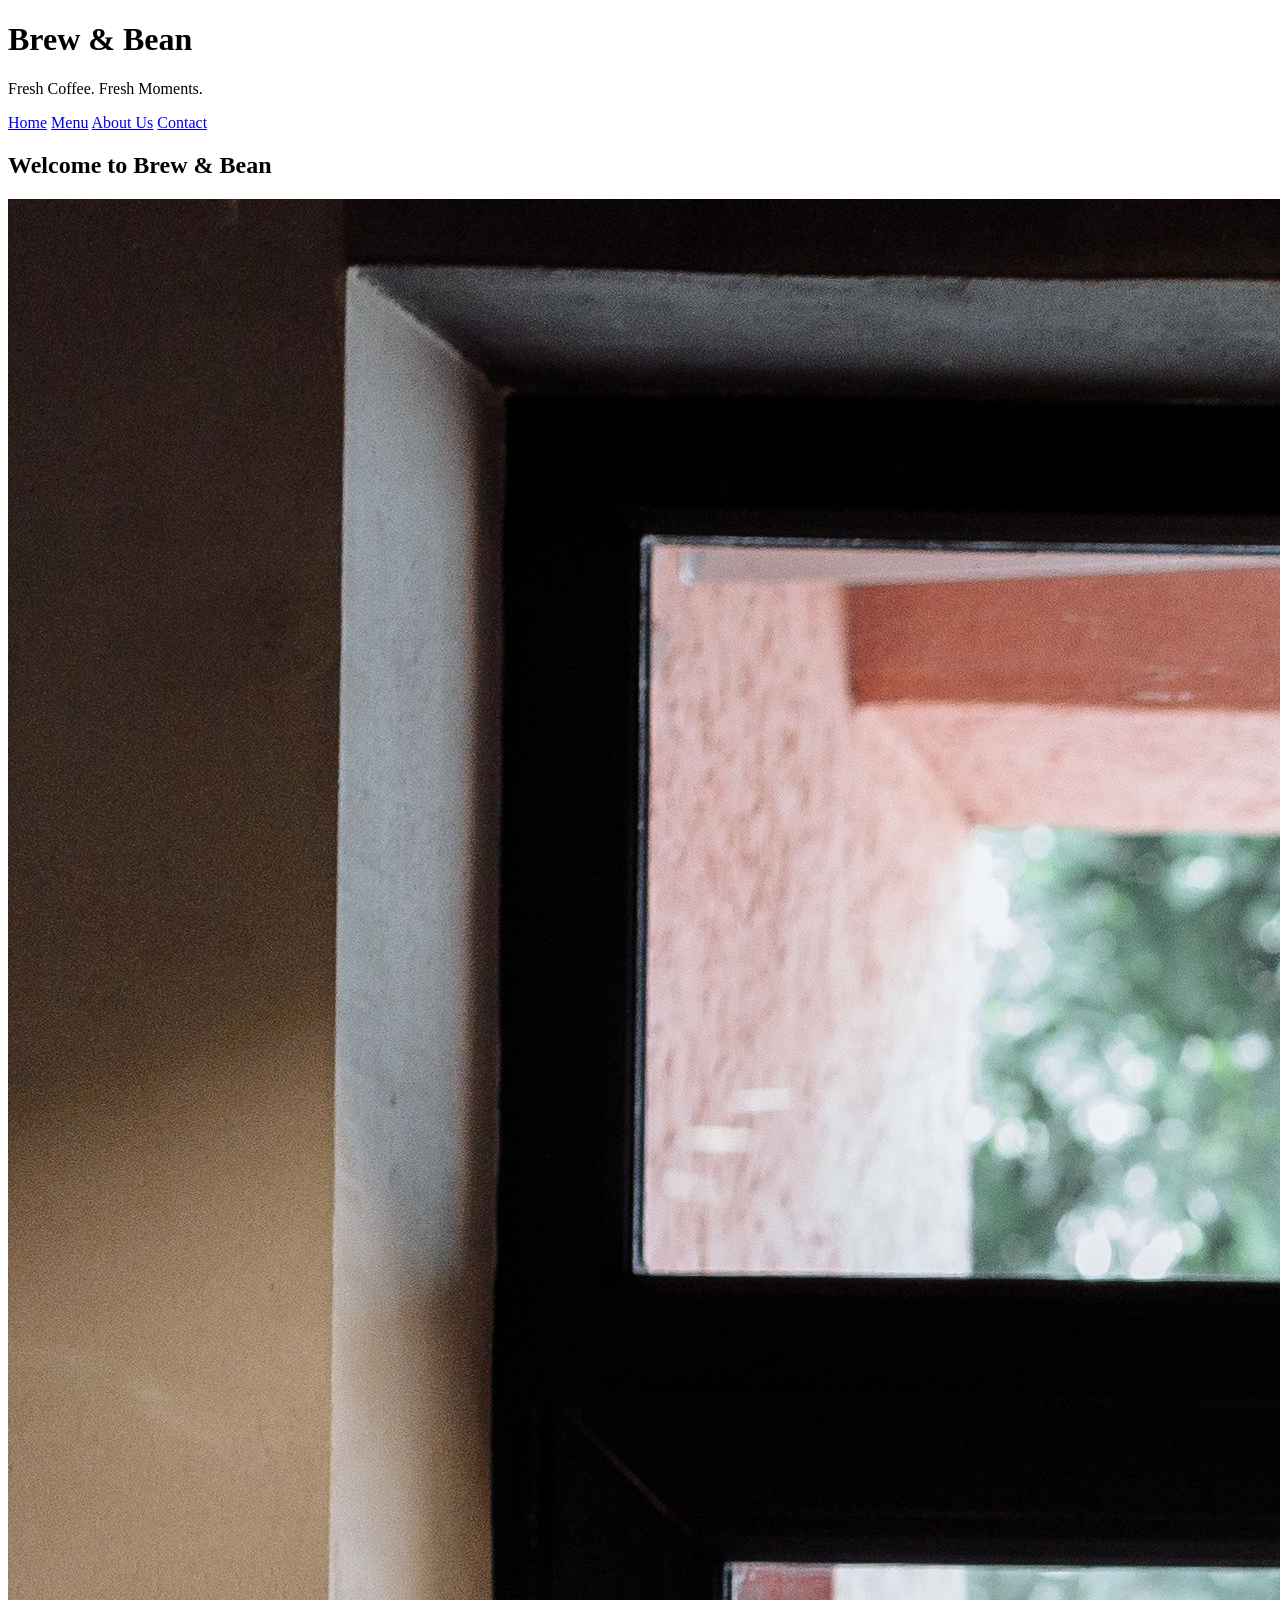
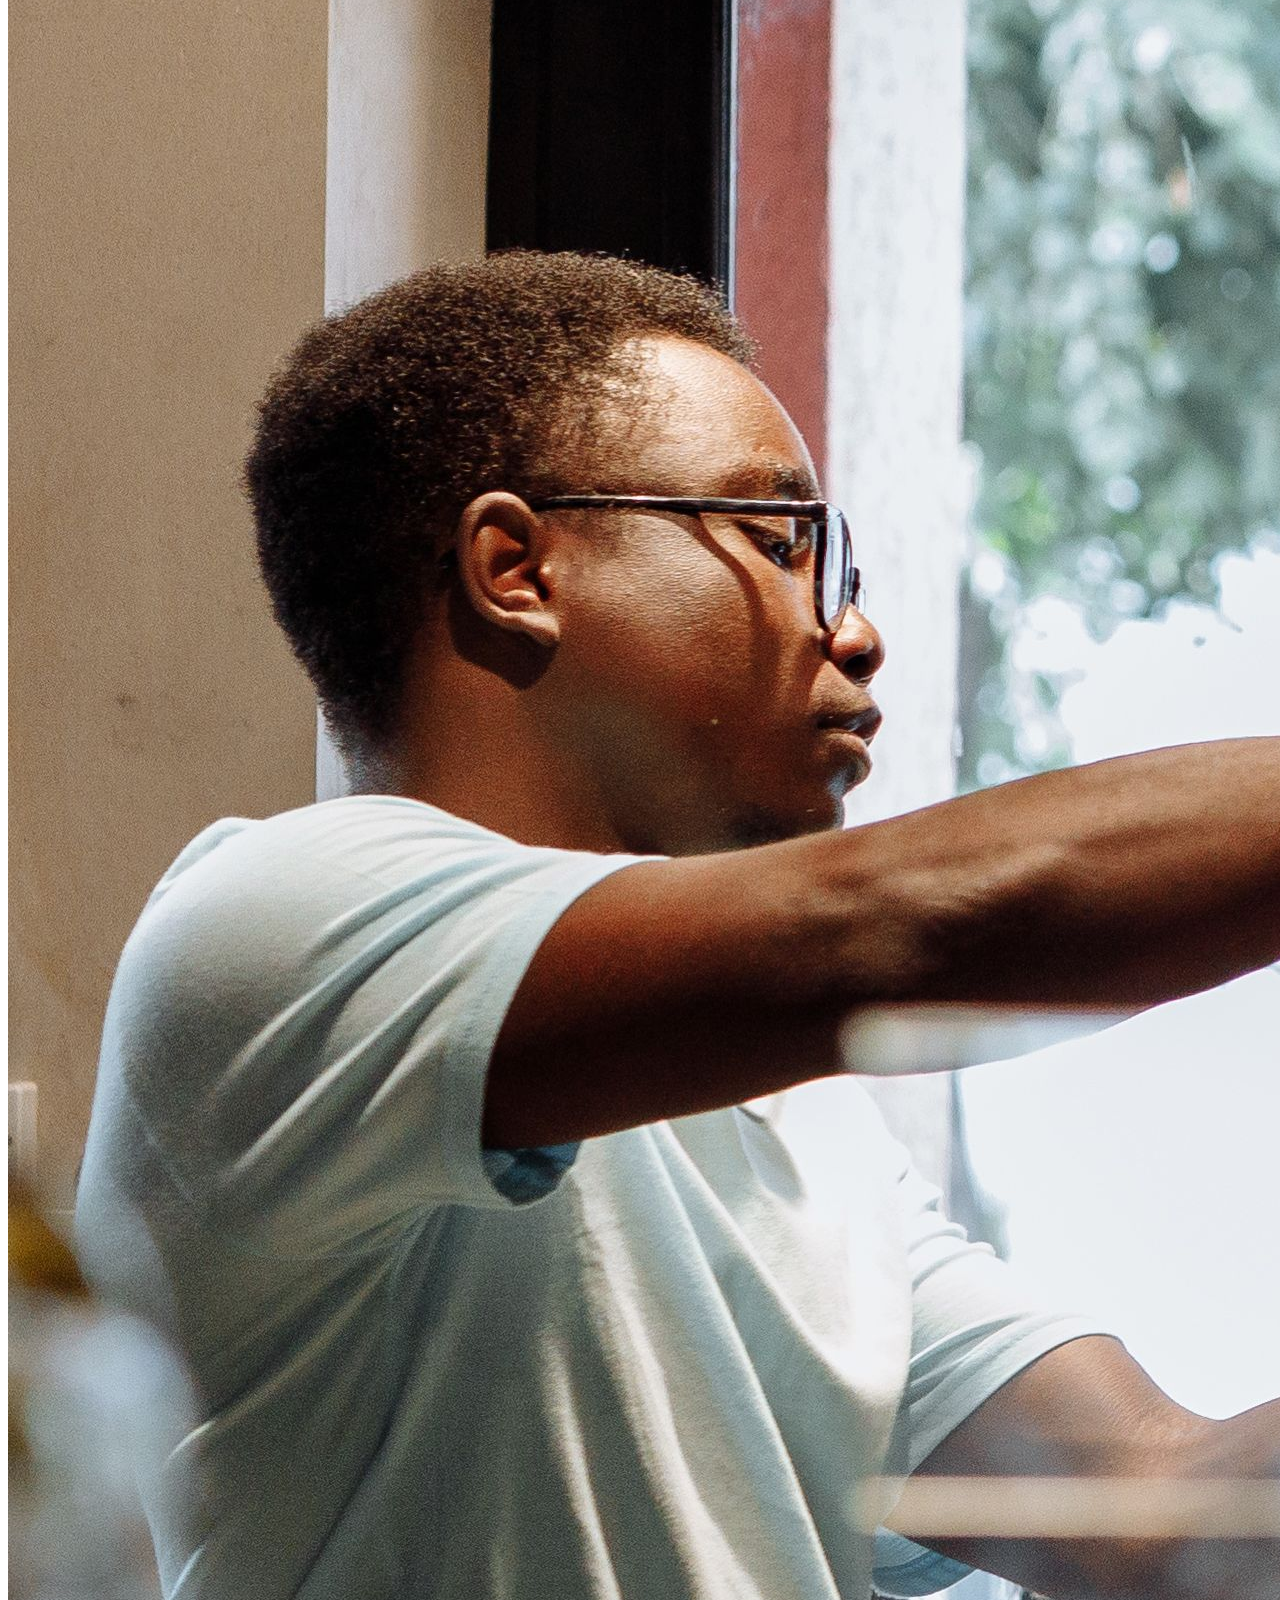
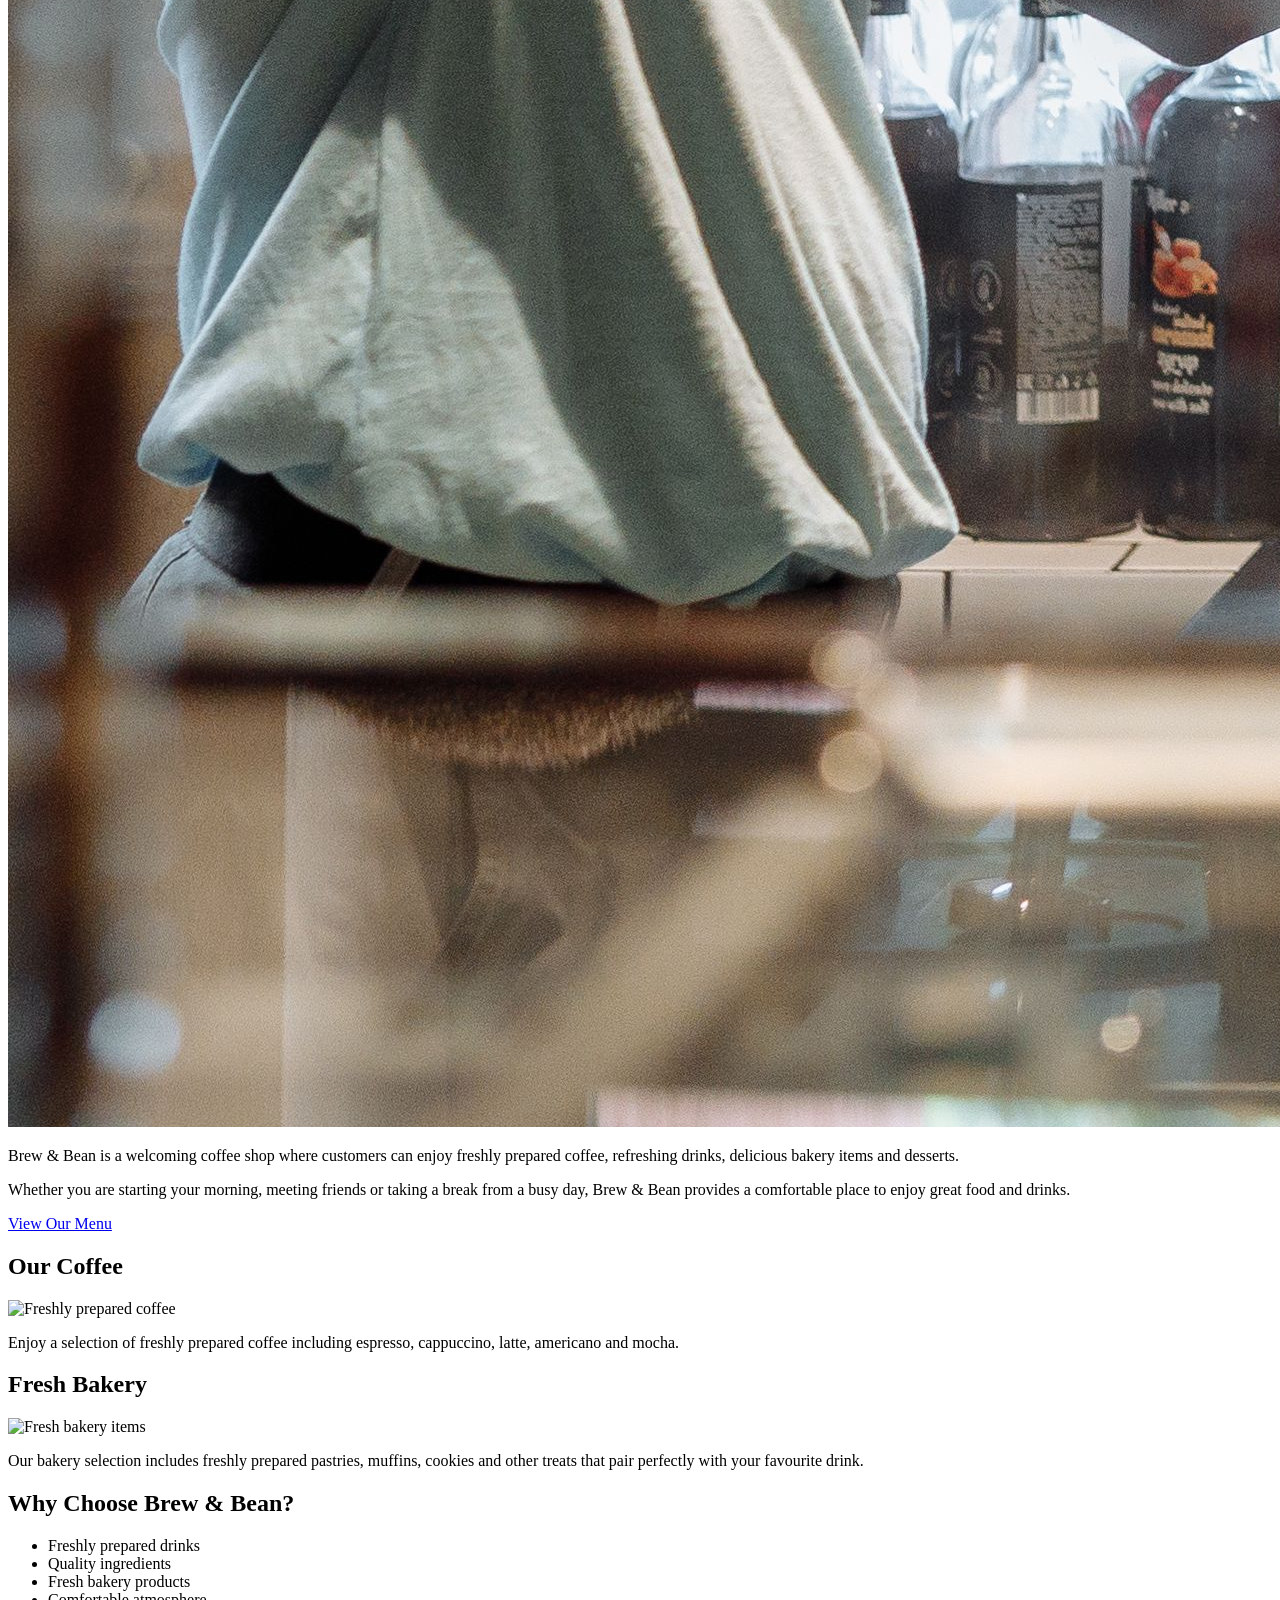
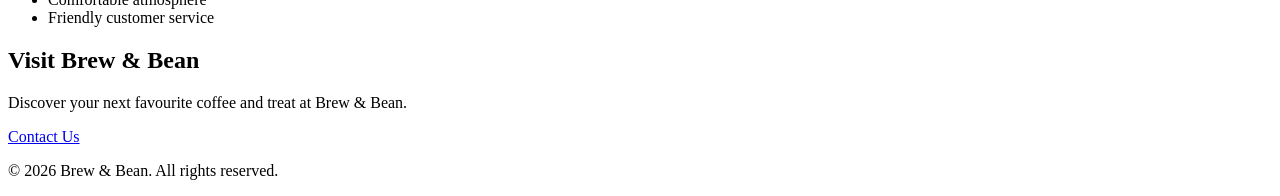
==== index.html @ 1ac29e3a "Initial Brew and Bean website structure" ====
<!DOCTYPE html>
<html lang="en">

<head>
    <meta charset="UTF-8">
    <meta name="viewport" content="width=device-width, initial-scale=1.0">

    <title>Brew & Bean | Home</title>
</head>

<body>

    <!-- Header containing the business name and slogan -->
    <header>

        <h1>Brew & Bean</h1>

        <p>
            Fresh Coffee. Fresh Moments.
        </p>

    </header>


    <!-- Navigation menu connecting the website pages -->
    <nav>

        <a href="index.html">Home</a>

        <a href="menu.html">Menu</a>

        <a href="about.html">About Us</a>

        <a href="contact.html">Contact</a>

    </nav>


    <!-- Main content of the homepage -->
    <main>

        <!-- Hero section -->
        <section>

            <h2>Welcome to Brew & Bean</h2>

            <img src="images/hero.jpg"
                 alt="Freshly prepared coffee at Brew and Bean">

            <p>
                Brew & Bean is a welcoming coffee shop where customers
                can enjoy freshly prepared coffee, refreshing drinks,
                delicious bakery items and desserts.
            </p>

            <p>
                Whether you are starting your morning, meeting friends
                or taking a break from a busy day, Brew & Bean provides
                a comfortable place to enjoy great food and drinks.
            </p>

            <a href="menu.html">View Our Menu</a>

        </section>


        <!-- Coffee section -->
        <section>

            <h2>Our Coffee</h2>

            <img src="images/coffee.jpg"
                 alt="Freshly prepared coffee">

            <p>
                Enjoy a selection of freshly prepared coffee including
                espresso, cappuccino, latte, americano and mocha.
            </p>

        </section>


        <!-- Bakery section -->
        <section>

            <h2>Fresh Bakery</h2>

            <img src="images/bakery.jpg"
                 alt="Fresh bakery items">

            <p>
                Our bakery selection includes freshly prepared pastries,
                muffins, cookies and other treats that pair perfectly
                with your favourite drink.
            </p>

        </section>


        <!-- Why choose us -->
        <section>

            <h2>Why Choose Brew & Bean?</h2>

            <ul>

                <li>Freshly prepared drinks</li>

                <li>Quality ingredients</li>

                <li>Fresh bakery products</li>

                <li>Comfortable atmosphere</li>

                <li>Friendly customer service</li>

            </ul>

        </section>


        <!-- Call to action -->
        <section>

            <h2>Visit Brew & Bean</h2>

            <p>
                Discover your next favourite coffee and treat at
                Brew & Bean.
            </p>

            <a href="contact.html">Contact Us</a>

        </section>

    </main>


    <!-- Footer -->
    <footer>

        <p>
            &copy; 2026 Brew & Bean. All rights reserved.
        </p>

    </footer>

</body>

</html>
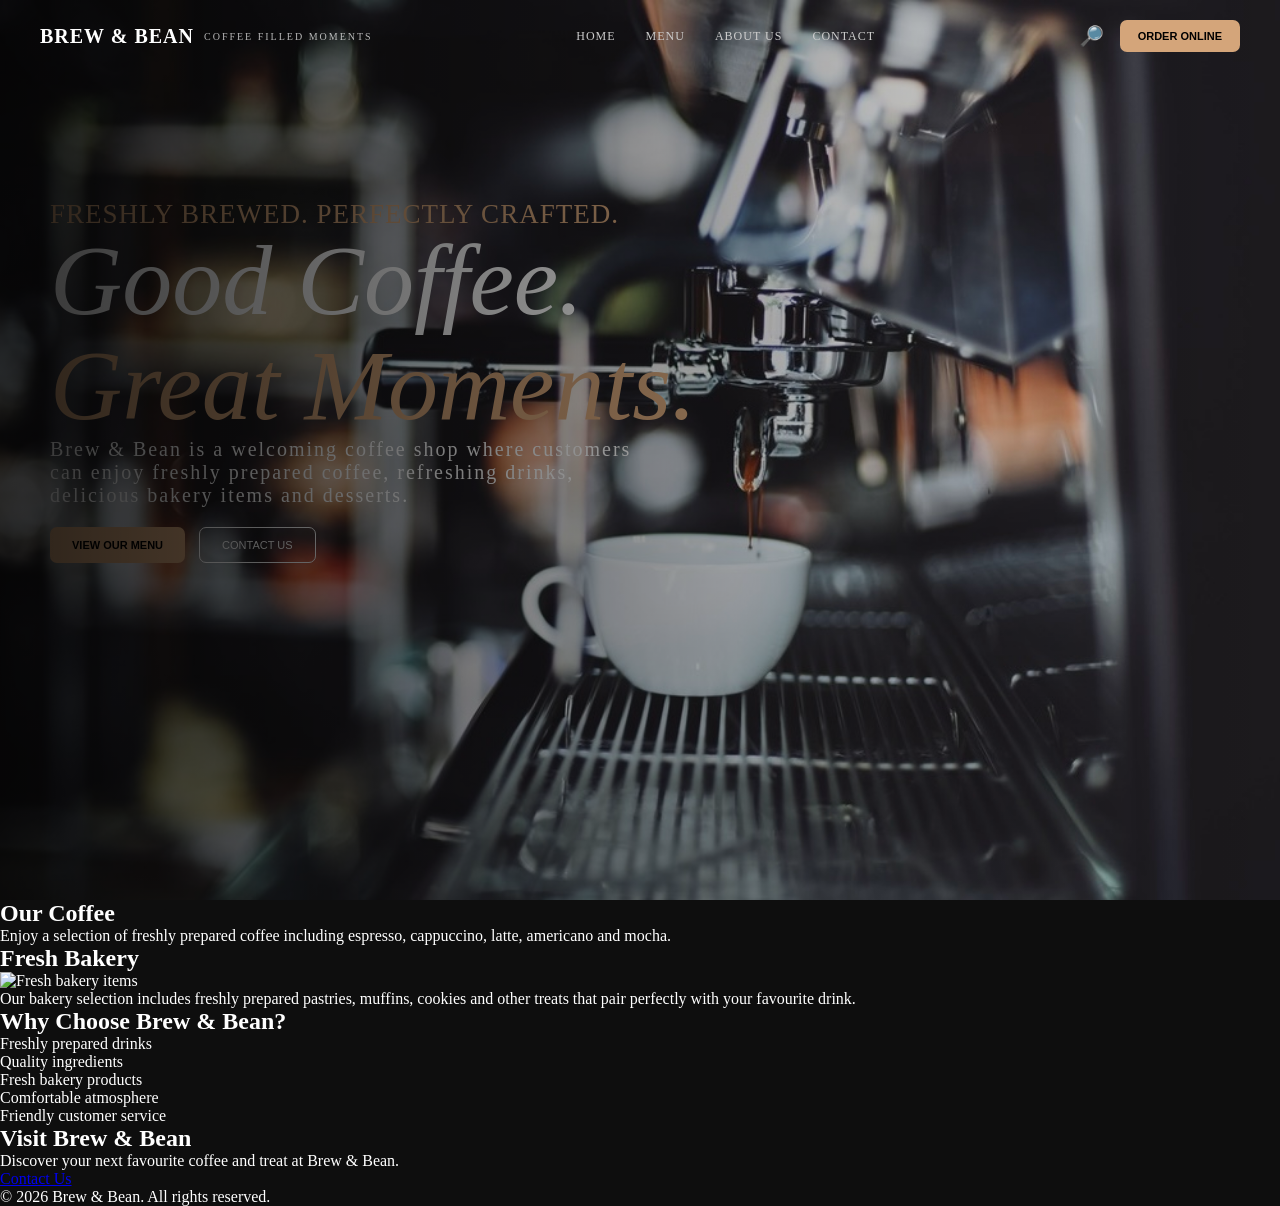
==== commit 99231dd9: "Add css and changed the html and new image" ====
--- a/index.html
+++ b/index.html
@@ -4,6 +4,7 @@
 <head>
     <meta charset="UTF-8">
     <meta name="viewport" content="width=device-width, initial-scale=1.0">
+    <link rel="stylesheet" href="css/style.css">
 
     <title>Brew & Bean | Home</title>
 </head>
@@ -11,66 +12,55 @@
 <body>
 
     <!-- Header containing the business name and slogan -->
-    <header>
+    <header class="navbar">
 
-        <h1>Brew & Bean</h1>
+        <div class="logo">
+            <strong>BREW & BEAN</strong>
+            <small>COFFEE FILLED MOMENTS</small>
+        </div>
+        
+        <!-- Navigation menu connecting the website pages -->
+        <nav>
+            <a  href="index.html">HOME</a>
+            <a  href="menu.html">MENU</a>
+            <a  href="about.html">ABOUT US</a>
+            <a  href="contact.html">CONTACT</a>
+        </nav>
 
-        <p>
-            Fresh Coffee. Fresh Moments.
-        </p>
-
+        <div class="navigation_right_side">
+            <button class="search_button"> 🔎</button>
+            <button class="order_button">ORDER ONLINE</button>
+        </div>
     </header>
-
-
-    <!-- Navigation menu connecting the website pages -->
-    <nav>
-
-        <a href="index.html">Home</a>
-
-        <a href="menu.html">Menu</a>
-
-        <a href="about.html">About Us</a>
-
-        <a href="contact.html">Contact</a>
-
-    </nav>
-
 
     <!-- Main content of the homepage -->
     <main>
 
         <!-- Hero section -->
-        <section>
+        <section class="hero">
+            <div>
+                <p class="top_of_slogan">FRESHLY BREWED. PERFECTLY CRAFTED.</p>
+                <h2 class="slogan">Good Coffee.<br><em class="second_part">Great Moments.</em></h2>
 
-            <h2>Welcome to Brew & Bean</h2>
+                <img src="images/hero.jpg"
+                    alt="Freshly prepared coffee at Brew and Bean">
 
-            <img src="images/hero.jpg"
-                 alt="Freshly prepared coffee at Brew and Bean">
+                <p class="bottom_of_slogan">
+                    Brew & Bean is a welcoming coffee shop where customers<br>
+                    can enjoy freshly prepared coffee, refreshing drinks,<br>
+                    delicious bakery items and desserts.
+                </p>
 
-            <p>
-                Brew & Bean is a welcoming coffee shop where customers
-                can enjoy freshly prepared coffee, refreshing drinks,
-                delicious bakery items and desserts.
-            </p>
-
-            <p>
-                Whether you are starting your morning, meeting friends
-                or taking a break from a busy day, Brew & Bean provides
-                a comfortable place to enjoy great food and drinks.
-            </p>
-
-            <a href="menu.html">View Our Menu</a>
-
+                <a href="menu.html"><button class="menu_button">VIEW OUR MENU</button></a>
+                <a href="contact.html"><button class="contact_button">CONTACT US</button></a>
+            </div>
         </section>
 
 
         <!-- Coffee section -->
-        <section>
+        <section class="beverages">
 
             <h2>Our Coffee</h2>
-
-            <img src="images/coffee.jpg"
-                 alt="Freshly prepared coffee">
 
             <p>
                 Enjoy a selection of freshly prepared coffee including
@@ -81,7 +71,7 @@
 
 
         <!-- Bakery section -->
-        <section>
+        <section class="bakery">
 
             <h2>Fresh Bakery</h2>
 
@@ -98,7 +88,7 @@
 
 
         <!-- Why choose us -->
-        <section>
+        <section class="why_us">
 
             <h2>Why Choose Brew & Bean?</h2>
 
@@ -120,7 +110,7 @@
 
 
         <!-- Call to action -->
-        <section>
+        <section class="stores">
 
             <h2>Visit Brew & Bean</h2>
 
--- a/css/style.css
+++ b/css/style.css
@@ -0,0 +1,178 @@
+/*Css for body*/
+*{
+    margin: 0;
+    padding: 0;
+    box-sizing: border-box;
+}
+
+body{
+    font-family: initial;
+    background-color: #0e0e0e;
+    color: #fff;
+}
+
+.navbar{
+    position: absolute;
+    top: 0;
+    left: 0;
+    width: 100%;
+    z-index: 10; /* add this */
+    display: flex;
+    justify-content: space-between;
+    align-items: center;
+    padding: 20px 40px;
+}
+
+.logo{
+    display: flex;
+    gap: 10px;
+    align-items: center;
+}
+
+.logo strong{
+    display: block;
+    font-size: 20px;
+    letter-spacing: 1px;
+}
+
+.logo small{
+    display: block;
+    font-size: 10px;
+    letter-spacing: 2px;
+    opacity: .7;
+}
+
+.navbar nav{
+    display: flex;
+    gap: 30px;
+}
+
+.navbar nav a{
+    color: #ccc;
+    text-decoration: none;
+    font-size: 12px;
+    letter-spacing: 1px;
+}
+
+.navbar nav a:hover{
+    font-size: 13px;
+    color: #fff;
+    border-bottom: 1px solid #d4a57a;
+    padding-bottom: 4px;
+}
+
+.navigation_right_side{
+    display: flex;
+    align-items: center;
+    gap: 16px;
+}
+
+.search_button{
+    background: none;
+    border: none;
+    font-size: 20px;
+    cursor: pointer;
+}
+
+.search_button:hover{
+    font-size: 22px;
+}
+
+.order_button{
+    background: #d4a57a;
+    border: none;
+    font-size: 11px;
+    padding: 10px 18px;
+    border-radius: 7px;
+    font-weight: 600;
+    cursor: pointer;
+}
+
+.order_button:hover{
+    font-size: 13px;
+}
+
+.hero{
+    position: relative;
+    min-height: 100vh;
+    overflow: hidden;
+}
+
+.hero::after{
+    content: "";
+    position: absolute;
+    inset: 0;
+    background: linear-gradient(to right, rgba(0,0,0,0.8), rgba(0,0,0,0));
+    z-index: 1;
+    pointer-events: none;
+}
+
+
+.hero img{
+    position: absolute;
+    inset: 0;
+    width: 100%;
+    height: 100%;
+    object-fit: cover;
+    object-position: center;
+    z-index: -1;
+}
+
+.top_of_slogan{
+    color: #d4a57a;
+    font-size: 27px;
+    letter-spacing: 1px;
+    line-height: 1.05;
+    font-weight: 400;
+    padding-top: 200px;
+    margin-left: 50px;
+}
+
+.slogan {
+    line-height: 1.05;
+    font-size: 100px;
+    font-weight: 400;
+    font-style: italic;
+    margin-left: 50px;
+}
+
+.second_part{
+    color: #d4a57a;
+}
+
+.bottom_of_slogan{
+    font-size: 20px;
+    letter-spacing: 2px;
+    margin-left: 50px;
+}
+
+.menu_button{
+    background: #d4a57a;
+    border: 15px;
+    padding: 12px 22px;
+    border-radius: 7px;
+    font-size: 11px;
+    font-weight: 600;
+    cursor: pointer;
+    margin-left: 50px;
+}
+
+.menu_button:hover{
+    font-size: 12px;
+}
+
+.contact_button{
+    background: transparent;
+    border: 1px solid #fff;
+    color: #fff;
+    padding: 11px 22px;
+    border-radius: 7px;
+    font-size: 11px;
+    cursor: pointer;
+    margin-top: 20px;
+    margin-left: 10px;
+}
+
+.contact_button:hover{
+    font-size: 12px;
+}
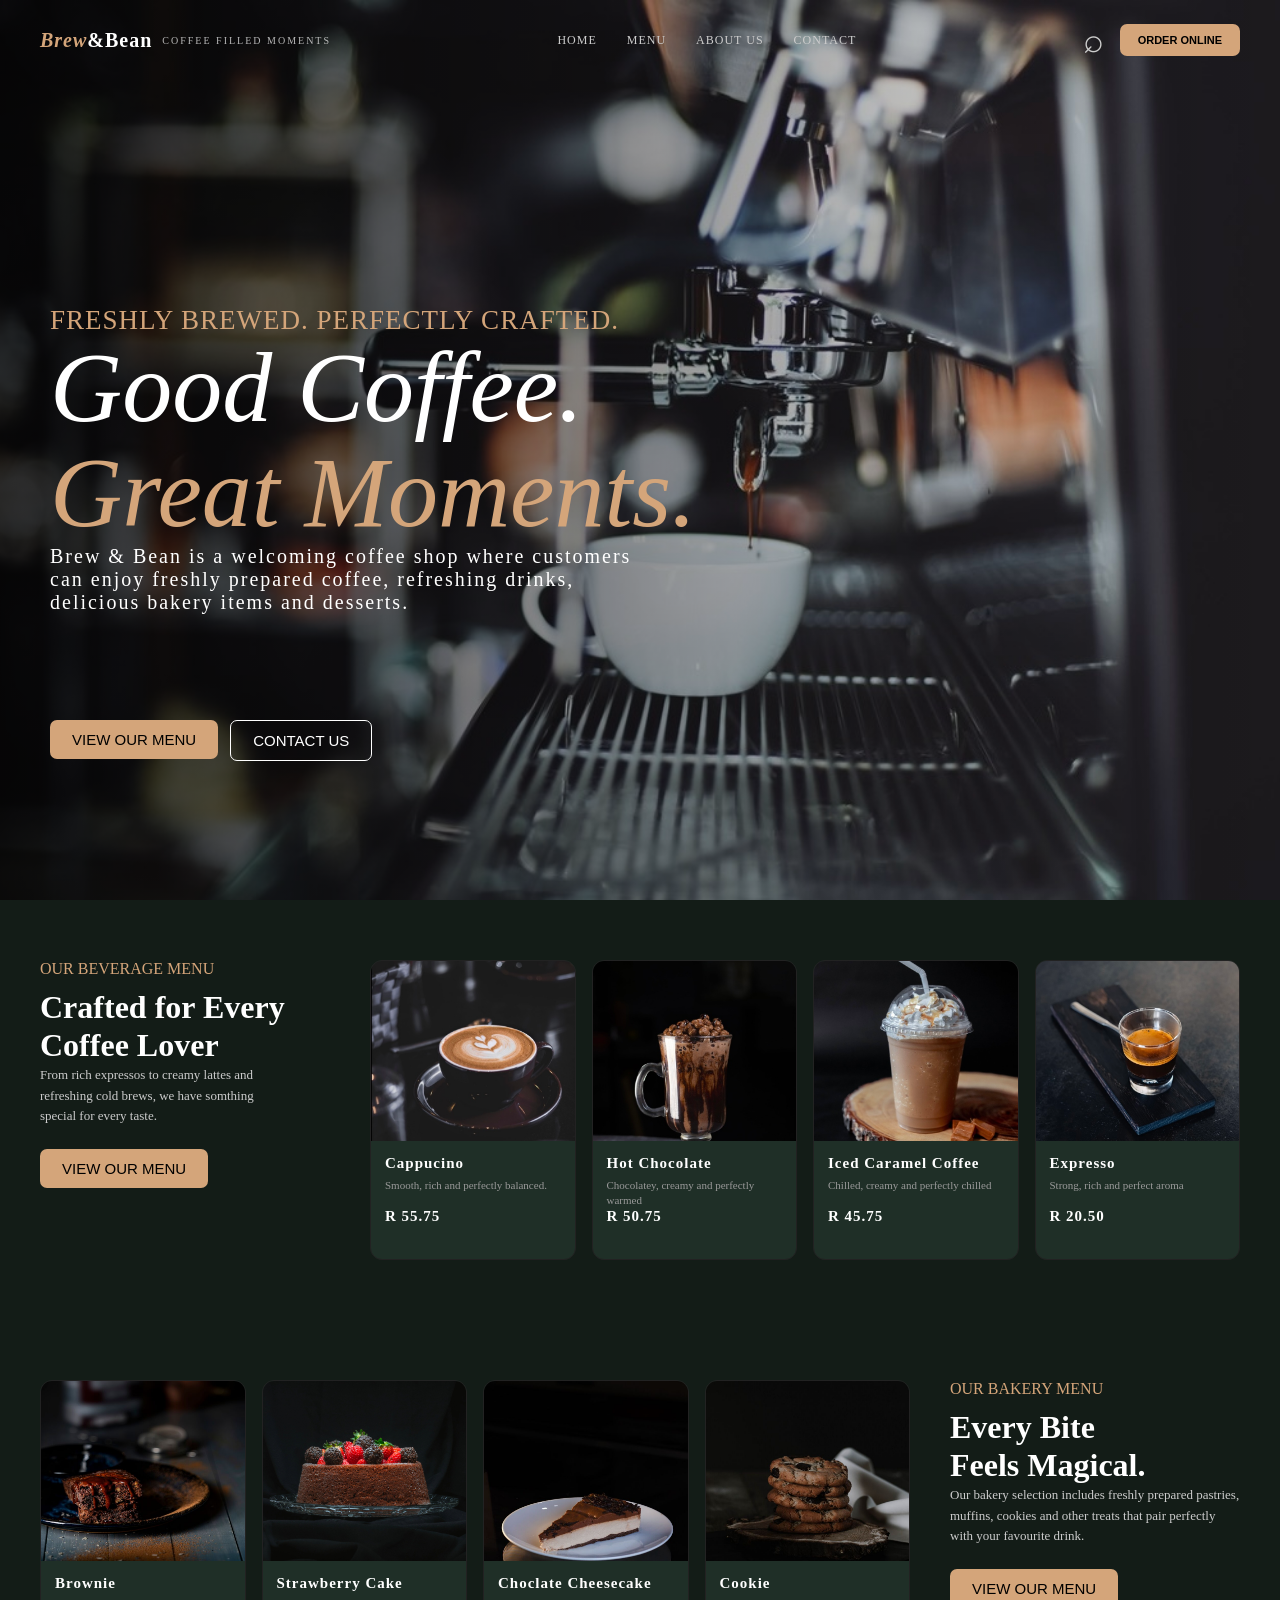
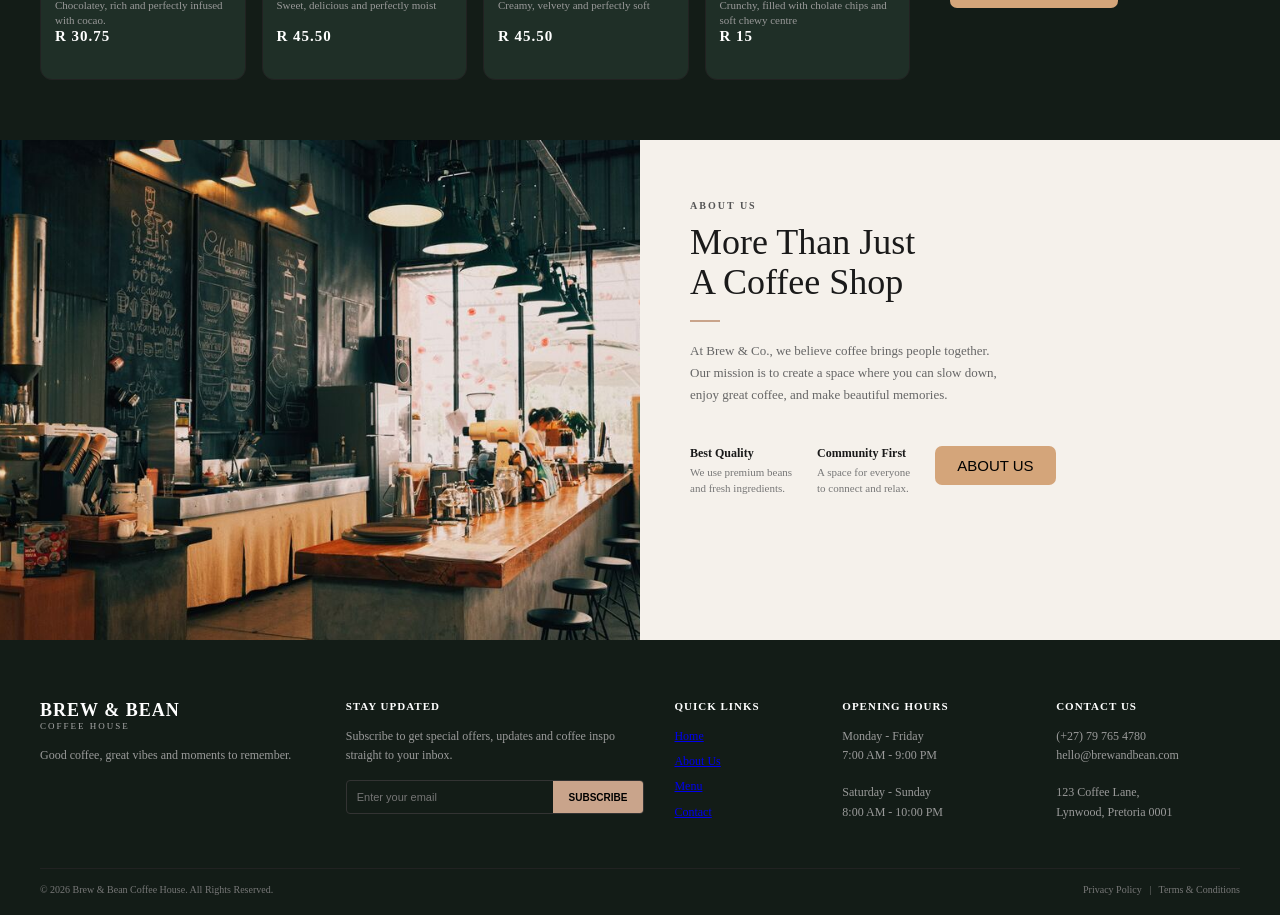
==== commit 039b43d1: "Update project" ====
--- a/index.html
+++ b/index.html
@@ -15,12 +15,12 @@
     <header class="navbar">
 
         <div class="logo">
-            <strong>BREW & BEAN</strong>
+            <strong><em>Brew</em>&Bean</strong>
             <small>COFFEE FILLED MOMENTS</small>
         </div>
         
         <!-- Navigation menu connecting the website pages -->
-        <nav>
+        <nav class="navigation">
             <a  href="index.html">HOME</a>
             <a  href="menu.html">MENU</a>
             <a  href="about.html">ABOUT US</a>
@@ -28,7 +28,7 @@
         </nav>
 
         <div class="navigation_right_side">
-            <button class="search_button"> 🔎</button>
+            <button class="search_button"> ⌕</button>
             <button class="order_button">ORDER ONLINE</button>
         </div>
     </header>
@@ -38,19 +38,21 @@
 
         <!-- Hero section -->
         <section class="hero">
-            <div>
+            <img src="images/bakery/hero.jpg"
+                                alt="Freshly prepared coffee at Brew and Bean">
+
+            <div class="hero_text">
                 <p class="top_of_slogan">FRESHLY BREWED. PERFECTLY CRAFTED.</p>
                 <h2 class="slogan">Good Coffee.<br><em class="second_part">Great Moments.</em></h2>
-
-                <img src="images/hero.jpg"
-                    alt="Freshly prepared coffee at Brew and Bean">
-
+                
                 <p class="bottom_of_slogan">
                     Brew & Bean is a welcoming coffee shop where customers<br>
                     can enjoy freshly prepared coffee, refreshing drinks,<br>
                     delicious bakery items and desserts.
                 </p>
-
+            </div>
+
+            <div class="hero_buttons">
                 <a href="menu.html"><button class="menu_button">VIEW OUR MENU</button></a>
                 <a href="contact.html"><button class="contact_button">CONTACT US</button></a>
             </div>
@@ -58,83 +60,211 @@
 
 
         <!-- Coffee section -->
-        <section class="beverages">
-
-            <h2>Our Coffee</h2>
-
-            <p>
-                Enjoy a selection of freshly prepared coffee including
-                espresso, cappuccino, latte, americano and mocha.
-            </p>
+        <section class="menu_section">
+            <div class="left_side_text">
+                <p class="menu_eyebrow">OUR BEVERAGE MENU</p>
+
+                <h2>
+                    Crafted for Every<br>
+                    Coffee Lover
+                </h2>
+
+                <p class="menu_desc">
+                    From rich expressos to creamy lattes and<br>
+                    refreshing cold brews, we have somthing<br>
+                    special for every taste.
+                </p>
+
+                <a href="menu.html"><button class="menu_button">VIEW OUR MENU</button></a>
+            </div>
+
+            <div class="menu_grid">
+                <div class="menu_card">
+                    <img src="images/beverages/cappacino.jpg" alt="cappacino image">
+                    <div class="card_info">
+                        <h4 class="item_name">Cappucino</h4>
+                        <p>Smooth, rich and perfectly balanced.</p>
+                        <h4>R 55.75</h4>
+                    </div>
+                </div>
+
+                <div class="menu_card">
+                    <img src="images/beverages/hot_chocolate.jpg" alt="Chocolate image">
+                    <div class="card_info">
+                        <h4 class="item_name">Hot Chocolate</h4>
+                        <p>Chocolatey, creamy and perfectly warmed</p>
+                        <h4>R 50.75</h4>
+                    </div>
+                </div>
+
+                <div class="menu_card">
+                    <img src="images/beverages/iced_caramel_latte.jpg" alt="cold drink image">
+                    <div class="card_info">
+                        <h4 class="item_name">Iced Caramel Coffee</h4>
+                        <p>Chilled, creamy and perfectly chilled</p>
+                        <h4>R 45.75</h4>
+                    </div>
+                </div>
+
+                <div class="menu_card">
+                    <img src="images/beverages/espresso.jpg" alt="expressos image">
+                    <div class="card_info">
+                        <h4 class="item_name">Expresso</h4>
+                        <p>Strong, rich and perfect aroma</p>
+                        <h4>R 20.50</h4>
+                    </div>
+                </div>
+            </div>
 
         </section>
 
 
         <!-- Bakery section -->
         <section class="bakery">
-
-            <h2>Fresh Bakery</h2>
-
-            <img src="images/bakery.jpg"
-                 alt="Fresh bakery items">
-
-            <p>
-                Our bakery selection includes freshly prepared pastries,
-                muffins, cookies and other treats that pair perfectly
-                with your favourite drink.
-            </p>
-
+            <div class="left_side_text">
+                <p class="menu_eyebrow">OUR BAKERY MENU</p>
+
+                <h2>
+                    Every Bite<br>
+                    Feels Magical.
+                </h2>
+                
+                <p class="menu_desc">
+                    Our bakery selection includes freshly prepared pastries,
+                    muffins, cookies and other treats that pair perfectly
+                    with your favourite drink.
+                </p>
+
+                <a href="menu.html"><button class="menu_button">VIEW OUR MENU</button></a>
+            </div>
+
+            <div class="menu_grid">
+                <div class="menu_card">
+                    <img src="images/bakery/brownie.jpg" alt="Brownie image">
+                    <div class="card_info">
+                        <h4 class="item_name">Brownie</h4>
+                        <p>Chocolatey, rich and perfectly infused with cocao.</p>
+                        <h4>R 30.75</h4>
+                    </div>
+                </div>
+
+                <div class="menu_card">
+                    <img src="images/bakery/cake.jpg" alt="Strawberry Cake image">
+                    <div class="card_info">
+                        <h4 class="item_name">Strawberry Cake</h4>
+                        <p>Sweet, delicious and perfectly moist</p>
+                        <h4>R 45.50</h4>
+                    </div>
+                </div>
+
+                <div class="menu_card">
+                    <img src="images/bakery/cheesecake.jpg" alt="chocolate cheesecake image">
+                    <div class="card_info">
+                        <h4 class="item_name">Choclate Cheesecake</h4>
+                        <p>Creamy, velvety and perfectly soft</p>
+                        <h4>R 45.50</h4>
+                    </div>
+                </div>
+
+                <div class="menu_card">
+                    <img src="images/bakery/cookies.jpg" alt="cookie image">
+                    <div class="card_info">
+                        <h4 class="item_name">Cookie</h4>
+                        <p>Crunchy, filled with cholate chips and soft chewy centre</p>
+                        <h4>R 15</h4>
+                    </div>
+                </div>
         </section>
 
 
-        <!-- Why choose us -->
-        <section class="why_us">
-
-            <h2>Why Choose Brew & Bean?</h2>
-
-            <ul>
-
-                <li>Freshly prepared drinks</li>
-
-                <li>Quality ingredients</li>
-
-                <li>Fresh bakery products</li>
-
-                <li>Comfortable atmosphere</li>
-
-                <li>Friendly customer service</li>
-
-            </ul>
-
-        </section>
-
-
-        <!-- Call to action -->
-        <section class="stores">
-
-            <h2>Visit Brew & Bean</h2>
-
-            <p>
-                Discover your next favourite coffee and treat at
-                Brew & Bean.
-            </p>
-
-            <a href="contact.html">Contact Us</a>
-
-        </section>
-
-    </main>
-
-
-    <!-- Footer -->
-    <footer>
-
-        <p>
-            &copy; 2026 Brew & Bean. All rights reserved.
-        </p>
-
-    </footer>
-
-</body>
-
+        <!-- About us -->
+        <section class="about-section">
+            <div class="about-image">
+                <img src="images/about us_image.jpg" alt="Coffee shop interior">
+            </div>
+
+            <div class="about-content">
+                <p class="eyebrow">ABOUT US</p>
+                <h2>More Than Just<br>A Coffee Shop</h2>
+                <div class="line"></div>
+                <p class="about-desc">
+                At Brew & Co., we believe coffee brings people together.<br>
+                Our mission is to create a space where you can slow down,<br>
+                enjoy great coffee, and make beautiful memories.
+                </p>
+
+                <div class="features">
+                <div class="feature">
+                    <div>
+                    <h4>Best Quality</h4>
+                    <p>We use premium beans<br>and fresh ingredients.</p>
+                    </div>
+                </div>
+
+                <div class="feature">
+                    <div>
+                    <h4>Community First</h4>
+                    <p>A space for everyone<br>to connect and relax.</p>
+                    </div>
+                </div>
+
+                <div class="feature">
+                    <div>
+                        <a href="about.html"><button class="menu_button">ABOUT US</button></a>
+                    </div>
+                </div>
+                </div>
+            </div>
+            </section>
+
+
+            <footer class="footer">
+                <div class="footer-top">
+                    <div class="footer-col brand">
+                    <h3>BREW & BEAN</h3>
+                    <span class="sub">COFFEE HOUSE</span>
+                    <p>Good coffee, great vibes and moments to remember.</p>
+                    </div>
+
+                    <div class="footer-col">
+                    <h4>STAY UPDATED</h4>
+                    <p>Subscribe to get special offers, updates and coffee inspo straight to your inbox.</p>
+                    <div class="subscribe-box">
+                        <input type="email" placeholder="Enter your email">
+                        <button>SUBSCRIBE</button>
+                    </div>
+                    </div>
+
+                    <div class="footer-col">
+                    <h4>QUICK LINKS</h4>
+                    <ul>
+                        <li><a href="index.html">Home</a></li>
+                        <li><a href="about.html">About Us</a></li>
+                        <li><a href="menu.html">Menu</a></li>
+                        <li><a href="contact.html">Contact</a></li>
+                    </ul>
+                    </div>
+
+                    <div class="footer-col">
+                    <h4>OPENING HOURS</h4>
+                    <p>Monday - Friday<br>7:00 AM - 9:00 PM</p>
+                    <br>
+                    <p>Saturday - Sunday<br>8:00 AM - 10:00 PM</p>
+                    </div>
+
+                    <div class="footer-col">
+                    <h4>CONTACT US</h4>
+                    <p>(+27) 79 765 4780</p>
+                    <p>hello@brewandbean.com</p>
+                    <br>
+                    <p>123 Coffee Lane,<br>Lynwood, Pretoria 0001</p>
+                    </div>
+                </div>
+
+                <div class="footer-bottom">
+                    <p>© 2026 Brew & Bean Coffee House. All Rights Reserved.</p>
+                    <p>Privacy Policy &nbsp; | &nbsp; Terms & Conditions</p>
+                </div>
+            </footer>
+    </body>
 </html>
--- a/css/style.css
+++ b/css/style.css
@@ -4,80 +4,86 @@
     padding: 0;
     box-sizing: border-box;
 }
-
+ 
 body{
     font-family: initial;
     background-color: #0e0e0e;
     color: #fff;
 }
-
+ 
 .navbar{
     position: absolute;
     top: 0;
     left: 0;
     width: 100%;
-    z-index: 10; /* add this */
+    z-index: 10;
     display: flex;
     justify-content: space-between;
     align-items: center;
     padding: 20px 40px;
 }
-
+ 
 .logo{
     display: flex;
     gap: 10px;
     align-items: center;
 }
-
+ 
 .logo strong{
     display: block;
     font-size: 20px;
     letter-spacing: 1px;
 }
-
+ 
+.logo strong em{
+    color: #d4a57a;
+}
+ 
 .logo small{
     display: block;
     font-size: 10px;
     letter-spacing: 2px;
     opacity: .7;
 }
-
+ 
 .navbar nav{
+    font-size: 15px;
     display: flex;
     gap: 30px;
 }
-
+ 
 .navbar nav a{
     color: #ccc;
     text-decoration: none;
     font-size: 12px;
     letter-spacing: 1px;
 }
-
+ 
 .navbar nav a:hover{
-    font-size: 13px;
+    transform: scale(1.1);
     color: #fff;
     border-bottom: 1px solid #d4a57a;
     padding-bottom: 4px;
 }
-
+ 
 .navigation_right_side{
     display: flex;
     align-items: center;
     gap: 16px;
 }
-
+ 
 .search_button{
     background: none;
     border: none;
-    font-size: 20px;
+    font-size: 35px;
     cursor: pointer;
-}
-
+    color: #ccc;
+}
+ 
 .search_button:hover{
-    font-size: 22px;
-}
-
+    transform: scale(1.1);
+}
+ 
 .order_button{
     background: #d4a57a;
     border: none;
@@ -87,17 +93,18 @@
     font-weight: 600;
     cursor: pointer;
 }
-
+ 
 .order_button:hover{
-    font-size: 13px;
-}
-
+    transform: scale(1.1);
+}
+ 
 .hero{
     position: relative;
     min-height: 100vh;
     overflow: hidden;
-}
-
+    z-index: 0;
+}
+ 
 .hero::after{
     content: "";
     position: absolute;
@@ -106,8 +113,17 @@
     z-index: 1;
     pointer-events: none;
 }
-
-
+ 
+.hero_text{
+    position: relative;
+    z-index: 2;
+    height: 100%;
+    min-height: 100vh;
+    display: flex;
+    flex-direction: column;
+    justify-content: center;
+}
+ 
 .hero img{
     position: absolute;
     inset: 0;
@@ -115,19 +131,19 @@
     height: 100%;
     object-fit: cover;
     object-position: center;
-    z-index: -1;
-}
-
+    z-index: 0;
+}
+ 
 .top_of_slogan{
     color: #d4a57a;
     font-size: 27px;
     letter-spacing: 1px;
     line-height: 1.05;
     font-weight: 400;
-    padding-top: 200px;
+    padding-top: 20px;
     margin-left: 50px;
 }
-
+ 
 .slogan {
     line-height: 1.05;
     font-size: 100px;
@@ -135,44 +151,787 @@
     font-style: italic;
     margin-left: 50px;
 }
-
+ 
 .second_part{
     color: #d4a57a;
 }
-
+ 
 .bottom_of_slogan{
     font-size: 20px;
     letter-spacing: 2px;
     margin-left: 50px;
 }
-
+ 
+.hero_buttons{
+    position: relative;
+    z-index: 2;
+    display: flex;
+    gap: 12px;
+    margin-left: 50px;
+    margin-top: -180px;
+    font-weight: 400;
+}
 .menu_button{
     background: #d4a57a;
     border: 15px;
-    padding: 12px 22px;
+    padding: 11px 22px;
     border-radius: 7px;
-    font-size: 11px;
-    font-weight: 600;
+    font-size: 15px;
     cursor: pointer;
-    margin-left: 50px;
-}
-
+ 
+}
+ 
 .menu_button:hover{
-    font-size: 12px;
-}
-
+    transform: scale(1.1);
+}
+ 
 .contact_button{
     background: transparent;
     border: 1px solid #fff;
     color: #fff;
     padding: 11px 22px;
     border-radius: 7px;
+    font-size: 15px;
+    cursor: pointer;
+ 
+}
+ 
+.contact_button:hover{
+    transform: scale(1.1);
+}
+ 
+.menu_section{
+    background: #131C17;
+    color: #fff;
+    display: flex;
+    gap: 40px;
+    padding: 60px 40px;
+    max-width: 1300px;
+    margin: 0 auto;
+    align-items: flex-start;
+}
+ 
+.left_side_text{
+    width: 25%;
+}
+ 
+.left_side_text h2{
+    font-size: 32px;
+    line-height: 1.2;
+    font-weight: 600;
+    margin-top: 10px;
+}
+ 
+.menu_eyebrow{
+    color: #d4a57a;
+}
+ 
+.menu_desc{
+    color: #ccc;
+    font-size: 13px;
+    line-height: 1.6;
+    margin-bottom: 22px;
+}
+ 
+.menu_grid {
+    width: 75%;
+    display: grid;
+    grid-template-columns: repeat(4, 1fr);
+    gap: 16px;
+}
+ 
+.menu_card{
+    background: #1f2f27;
+    border-radius: 12px;
+    overflow: hidden;
+    border: 1px solid #222;
+    height: 300px;
+}
+ 
+.menu_card:hover{
+    cursor: pointer;
+    transform: scale(1.1);
+}
+ 
+.menu_card img{
+    width: 100%;
+    height: 180px;
+    object-fit: cover;
+    display: block;
+}
+ 
+.card_info{
+    padding: 14px; 
+}
+ 
+.card_info h4{
+    font-size: 15px;
+    margin-bottom: 6px;
+    font-weight: 600;
+    letter-spacing: 1px;
+}
+ 
+ 
+.card_info p{
     font-size: 11px;
-    cursor: pointer;
-    margin-top: 20px;
-    margin-left: 10px;
-}
-
-.contact_button:hover{
-    font-size: 12px;
+    color: #999;
+    line-height: 1.4;
+    height: 30px;
+}
+ 
+.bakery{
+    flex-direction: row-reverse;
+    background: #131C17;
+    color: #fff;
+    display: flex;
+    gap: 40px;
+    padding: 60px 40px;
+    max-width: 1300px;
+    margin: 0 auto;
+    align-items: flex-start;
+}
+ 
+.about-section {
+  display:flex;
+  width:100%;
+  max-width:1300px;
+  margin:0 auto;
+  min-height:500px;
+}
+ 
+.about-image {
+  width:50%;
+}
+.about-image img {
+  width:100%;
+  height:100%;
+  object-fit:cover;
+  display:block;
+}
+ 
+.about-content {
+  width:50%;
+  background:#F5F1EB;
+  padding:60px 50px;
+}
+ 
+.about-content .eyebrow {
+  font-size:10px;
+  letter-spacing:2px;
+  font-weight:600;
+  color:#555;
+  margin-bottom:12px;
+}
+ 
+.about-content h2 {
+  font-size:36px;
+  line-height:1.1;
+  font-weight:400;
+  color:#1a1a1a;
+}
+ 
+.about-content .line {
+  width:30px;
+  height:2px;
+  background:#C9A48B;
+  margin:18px 0;
+}
+ 
+.about-desc {
+  font-size:13px;
+  line-height:1.7;
+  color:#666;
+  margin-bottom:40px;
+}
+
+.features {
+  display:flex;
+  gap:25px;
+}
+ 
+.feature {
+  display:flex;
+  gap:10px;
+  align-items:flex-start;
+}
+ 
+.feature h4 {
+  font-size:12px;
+  font-weight:700;
+  margin-bottom:4px;
+  color:#1a1a1a;
+}
+ 
+.feature p {
+  font-size:11px;
+  color:#777;
+  line-height:1.4;
+}
+ 
+.footer {
+  background:#131C17;
+  color:#c7c7c7;
+  padding:60px 40px 20px;
+  max-width:1300px;
+  margin:0 auto;
+}
+ 
+.footer-top {
+  display:grid;
+  grid-template-columns:1.2fr 1.3fr 0.6fr 0.8fr 0.8fr;
+  gap:30px;
+}
+ 
+.footer-col h3 {
+  color:#fff;
+  font-size:18px;
+  letter-spacing:1px;
+  font-weight:700;
+}
+
+.footer-col .sub {
+  font-size:9px;
+  letter-spacing:2px;
+  display:block;
+  margin-bottom:15px;
+  color:#aaa;
+}
+
+.footer-col h4 {
+  color:#fff;
+  font-size:11px;
+  letter-spacing:1px;
+  margin-bottom:15px;
+}
+
+.footer-col p, .footer-col li {
+  font-size:12px;
+  line-height:1.6;
+  color:#9a9a9a;
+}
+.footer-col ul { list-style:none; padding:0; }
+.footer-col li { margin-bottom:6px; cursor:pointer; }
+.footer-col li:hover { color:#fff; }
+ 
+.subscribe-box {
+  display:flex;
+  margin-top:15px;
+  border:1px solid #333;
+  border-radius:4px;
+  overflow:hidden;
+}
+
+.subscribe-box input {
+  background:transparent;
+  border:none;
+  padding:10px;
+  flex:1;
+  color:#fff;
+  font-size:11px;
+  outline:none;
+}
+
+.subscribe-box button {
+  background:#C9A48B;
+  border:none;
+  padding:10px 16px;
+  font-size:10px;
+  font-weight:700;
+  cursor:pointer;
+}
+ 
+.footer-bottom {
+  border-top:1px solid #222;
+  margin-top:40px;
+  padding-top:15px;
+  display:flex;
+  justify-content:space-between;
+  font-size:10px;
+  color:#777;
+}
+
+
+.page_banner{
+    position: relative;
+    height: 45vh;
+    min-height: 320px;
+    overflow: hidden;
+    display: flex;
+    align-items: center;
+    justify-content: center;
+}
+ 
+.page_banner img{
+    position: absolute;
+    inset: 0;
+    width: 100%;
+    height: 100%;
+    object-fit: cover;
+    object-position: center;
+    z-index: 0;
+}
+ 
+.page_banner::after{
+    content: "";
+    position: absolute;
+    inset: 0;
+    background: rgba(0,0,0,0.6);
+    z-index: 1;
+}
+ 
+.page_banner_text{
+    position: relative;
+    z-index: 2;
+    text-align: center;
+    padding: 0 20px;
+}
+ 
+.page_banner_text .menu_eyebrow{
+    display: block;
+    font-size: 13px;
+    letter-spacing: 3px;
+}
+ 
+.page_banner_text h1{
+    font-size: 56px;
+    font-weight: 400;
+    font-style: italic;
+    margin-top: 10px;
+}
+ 
+.page_banner_desc{
+    color: #ccc;
+    font-size: 15px;
+    line-height: 1.6;
+    margin: 16px auto 0;
+    max-width: 600px;
+}
+
+.content_section{
+    max-width: 900px;
+    margin: 0 auto;
+    padding: 60px 40px;
+}
+ 
+.content_section.alt{
+    background: #131C17;
+    max-width: 100%;
+}
+ 
+.content_section.alt > *{
+    max-width: 900px;
+    margin-left: auto;
+    margin-right: auto;
+}
+ 
+.content_section .menu_eyebrow{
+    display: block;
+    margin-bottom: 10px;
+}
+ 
+.content_section h2{
+    font-size: 32px;
+    font-weight: 400;
+    margin-bottom: 18px;
+}
+ 
+.content_section p{
+    color: #ccc;
+    font-size: 15px;
+    line-height: 1.8;
+    margin-bottom: 16px;
+}
+ 
+.values_list{
+    list-style: none;
+    display: flex;
+    flex-wrap: wrap;
+    gap: 14px;
+    margin-top: 10px;
+}
+ 
+.values_list li{
+    background: #1f2f27;
+    border: 1px solid #2a2a2a;
+    padding: 10px 22px;
+    border-radius: 30px;
+    font-size: 13px;
+    color: #d4a57a;
+    letter-spacing: 1px;
+}
+ 
+.cta_buttons{
+    display: flex;
+    gap: 14px;
+    margin-top: 24px;
+}
+ 
+.contact_section{
+    display: flex;
+    gap: 50px;
+    max-width: 1300px;
+    margin: 0 auto;
+    padding: 60px 40px;
+    align-items: flex-start;
+}
+ 
+.contact_info{
+    width: 35%;
+}
+ 
+.contact_info h2,
+.contact_form_wrap h2{
+    font-size: 28px;
+    font-weight: 400;
+    margin-bottom: 18px;
+}
+ 
+.contact_info > p{
+    color: #ccc;
+    font-size: 14px;
+    line-height: 1.7;
+    margin-bottom: 30px;
+}
+ 
+.info_item{
+    margin-bottom: 22px;
+}
+ 
+.info_item h4{
+    color: #d4a57a;
+    font-size: 11px;
+    letter-spacing: 2px;
+    text-transform: uppercase;
+    margin-bottom: 6px;
+    font-weight: 600;
+}
+ 
+.info_item p,
+.info_item a{
+    color: #ccc;
+    font-size: 14px;
+    line-height: 1.6;
+    text-decoration: none;
+}
+ 
+.info_item a:hover{
+    color: #fff;
+}
+ 
+.contact_form_wrap{
+    width: 65%;
+    background: #131C17;
+    border-radius: 12px;
+    padding: 40px;
+}
+
+.form_row{
+    display: flex;
+    gap: 16px;
+    margin-bottom: 18px;
+}
+ 
+.form_group{
+    flex: 1;
+    display: flex;
+    flex-direction: column;
+}
+ 
+.form_group label{
+    font-size: 11px;
+    letter-spacing: 1px;
+    text-transform: uppercase;
+    color: #ccc;
+    margin-bottom: 8px;
+}
+ 
+.form_group input,
+.form_group textarea{
+    background: #0e0e0e;
+    border: 1px solid #333;
+    border-radius: 6px;
+    padding: 12px;
+    color: #fff;
+    font-size: 13px;
+    font-family: inherit;
+    outline: none;
+}
+ 
+.form_group input:focus,
+.form_group textarea:focus{
+    border-color: #d4a57a;
+}
+ 
+.form_group textarea{
+    resize: vertical;
+}
+ 
+.contact_form_wrap .menu_button{
+    margin-top: 4px;
+}
+
+
+.map_section{
+    max-width: 1300px;
+    margin: 0 auto;
+    padding: 0 40px 60px;
+}
+ 
+.map_placeholder{
+    width: 100%;
+    height: 400px;
+    background: #131C17;
+    border: 2px dashed #333;
+    border-radius: 12px;
+    display: flex;
+    align-items: center;
+    justify-content: center;
+    color: #666;
+    font-size: 13px;
+    letter-spacing: 2px;
+    text-transform: uppercase;
+    text-align: center;
+    padding: 20px;
+    overflow: hidden;
+}
+ 
+.map_placeholder iframe{
+    width: 100%;
+    height: 100%;
+    border: 0;
+    border-radius: 10px;
+}
+
+@media(max-width: 1024px){
+ 
+    .slogan{
+        font-size: 80px;
+    }
+ 
+    .menu_grid{
+        grid-template-columns: repeat(3, 1fr);
+    }
+ 
+    .page_banner_text h1{
+        font-size: 48px;
+    }
+}
+
+@media(max-width: 900px){
+    .menu_section,
+    .bakery{
+        flex-direction: column;
+    }
+    .left_side_text,
+    .menu_grid{
+        width: 100%;
+    }
+    .menu_grid{
+        grid-template-columns: repeat(2, 1fr);
+    }
+    .contact_section{
+        flex-direction: column;
+    }
+    .contact_info,
+    .contact_form_wrap{
+        width: 100%;
+    }
+    .form_row{
+        flex-direction: column;
+        gap: 18px;
+    }
+    .page_banner_text h1{
+        font-size: 40px;
+    }
+    .slogan{
+        font-size: 60px;
+    }
+    .footer-top { grid-template-columns:1fr 1fr; }
+}
+
+@media(max-width: 768px){
+ 
+    .navbar{
+        flex-wrap: wrap;
+        row-gap: 14px;
+        padding: 16px 20px;
+    }
+ 
+    .navbar nav{
+        order: 3;
+        width: 100%;
+        justify-content: center;
+        gap: 18px;
+        flex-wrap: wrap;
+    }
+ 
+    .top_of_slogan,
+    .slogan,
+    .bottom_of_slogan,
+    .hero_buttons{
+        margin-left: 20px;
+        margin-right: 20px;
+    }
+ 
+    .bottom_of_slogan br{
+        display: none;
+    }
+ 
+    .hero_buttons{
+        margin-top: 20px;
+        flex-wrap: wrap;
+    }
+ 
+    .about-section{
+        flex-direction: column;
+    }
+ 
+    .about-image,
+    .about-content{
+        width: 100%;
+    }
+ 
+    .about-image img{
+        height: 320px;
+    }
+ 
+    .content_section,
+    .content_section.alt > *{
+        padding: 40px 24px;
+    }
+ 
+    .contact_section{
+        padding: 40px 24px;
+    }
+ 
+    .contact_form_wrap{
+        padding: 28px;
+    }
+ 
+    .map_section{
+        padding: 0 24px 40px;
+    }
+}
+ 
+@media(max-width: 600px){
+    .menu_grid{
+        grid-template-columns: 1fr;
+    }
+    .footer-bottom { flex-direction:column; gap:8px; }
+}
+ 
+@media(max-width: 480px){
+ 
+    .logo strong{
+        font-size: 16px;
+    }
+ 
+    .logo small{
+        font-size: 8px;
+    }
+ 
+    .order_button{
+        font-size: 10px;
+        padding: 8px 14px;
+    }
+ 
+    .search_button{
+        font-size: 26px;
+    }
+ 
+    .hero,
+    .hero_text{
+        min-height: 90vh;
+    }
+ 
+    .top_of_slogan{
+        font-size: 18px;
+    }
+ 
+    .slogan{
+        font-size: 38px;
+    }
+ 
+    .bottom_of_slogan{
+        font-size: 14px;
+        letter-spacing: 1px;
+    }
+ 
+    .hero_buttons{
+        flex-direction: column;
+        align-items: flex-start;
+    }
+ 
+    .menu_button,
+    .contact_button{
+        width: 100%;
+        text-align: center;
+    }
+ 
+    .left_side_text h2{
+        font-size: 24px;
+    }
+ 
+    .page_banner{
+        height: 55vh;
+    }
+ 
+    .page_banner_text h1{
+        font-size: 30px;
+    }
+ 
+    .page_banner_text .menu_eyebrow{
+        font-size: 11px;
+        letter-spacing: 2px;
+    }
+ 
+    .page_banner_desc{
+        font-size: 13px;
+    }
+ 
+    .content_section h2,
+    .contact_info h2,
+    .contact_form_wrap h2{
+        font-size: 22px;
+    }
+ 
+    .values_list{
+        gap: 10px;
+    }
+ 
+    .values_list li{
+        padding: 8px 16px;
+        font-size: 12px;
+    }
+ 
+    .footer-top{
+        grid-template-columns: 1fr;
+    }
+ 
+    .map_placeholder{
+        height: 260px;
+    }
+}
+
+@media(max-width: 360px){
+ 
+    .navbar{
+        padding: 14px 16px;
+    }
+ 
+    .slogan{
+        font-size: 30px;
+    }
+ 
+    .top_of_slogan{
+        font-size: 15px;
+    }
+ 
+    .page_banner_text h1{
+        font-size: 24px;
+    }
+ 
+    .contact_form_wrap{
+        padding: 20px;
+    }
 }
